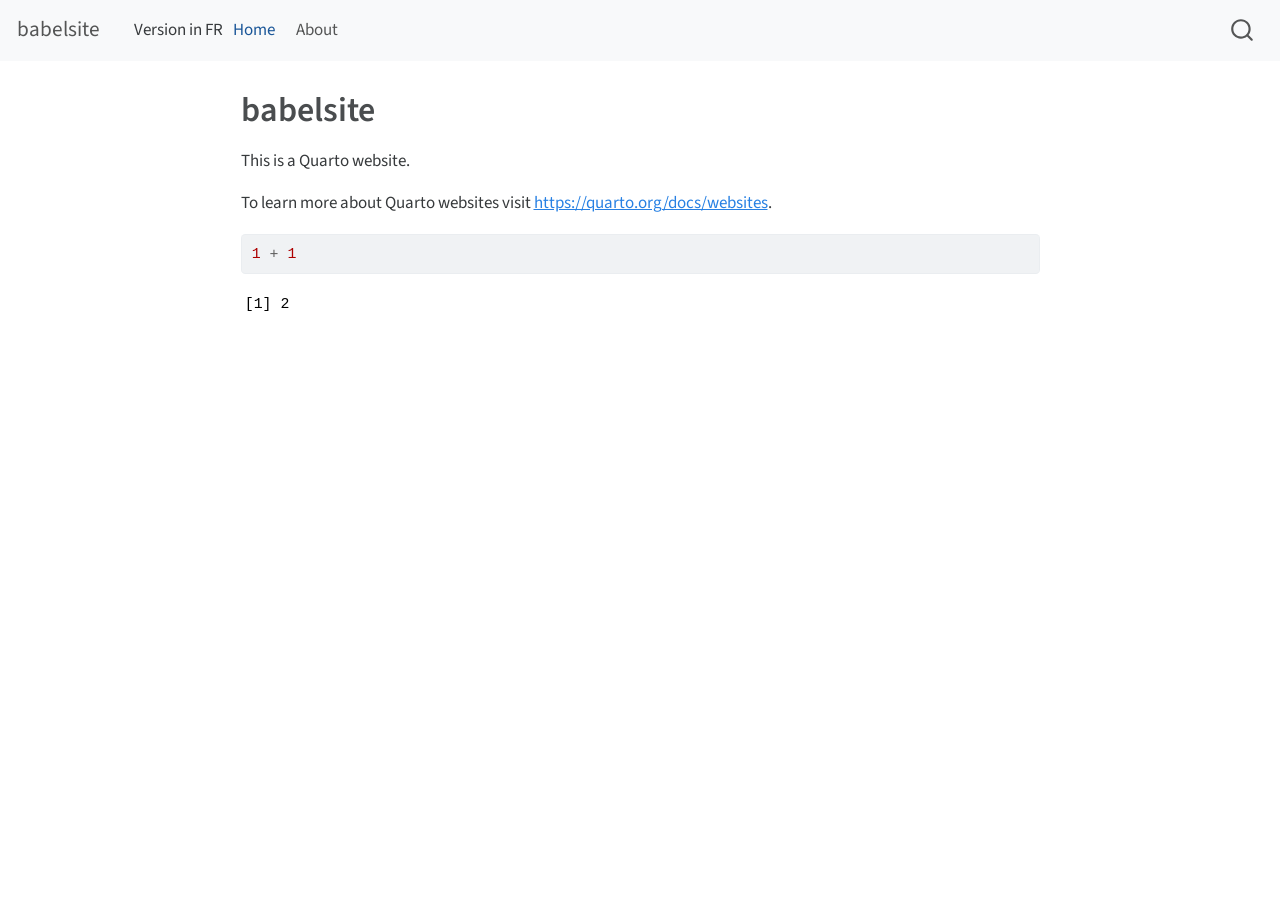
==== docs/index.html @ 6485033a "1st commit" ====
<!DOCTYPE html>
<html xmlns="http://www.w3.org/1999/xhtml" lang="en" xml:lang="en">
<head>
<meta http-equiv="Content-Type" content="text/html; charset=UTF-8">
<meta charset="utf-8">
<meta name="generator" content="quarto-1.3.433">
<meta name="viewport" content="width=device-width, initial-scale=1.0, user-scalable=yes">
<title>babelsite</title>
<style>
code{white-space: pre-wrap;}
span.smallcaps{font-variant: small-caps;}
div.columns{display: flex; gap: min(4vw, 1.5em);}
div.column{flex: auto; overflow-x: auto;}
div.hanging-indent{margin-left: 1.5em; text-indent: -1.5em;}
ul.task-list{list-style: none;}
ul.task-list li input[type="checkbox"] {
  width: 0.8em;
  margin: 0 0.8em 0.2em -1em; /* quarto-specific, see https://github.com/quarto-dev/quarto-cli/issues/4556 */ 
  vertical-align: middle;
}
/* CSS for syntax highlighting */
pre > code.sourceCode { white-space: pre; position: relative; }
pre > code.sourceCode > span { display: inline-block; line-height: 1.25; }
pre > code.sourceCode > span:empty { height: 1.2em; }
.sourceCode { overflow: visible; }
code.sourceCode > span { color: inherit; text-decoration: inherit; }
div.sourceCode { margin: 1em 0; }
pre.sourceCode { margin: 0; }
@media screen {
div.sourceCode { overflow: auto; }
}
@media print {
pre > code.sourceCode { white-space: pre-wrap; }
pre > code.sourceCode > span { text-indent: -5em; padding-left: 5em; }
}
pre.numberSource code
  { counter-reset: source-line 0; }
pre.numberSource code > span
  { position: relative; left: -4em; counter-increment: source-line; }
pre.numberSource code > span > a:first-child::before
  { content: counter(source-line);
    position: relative; left: -1em; text-align: right; vertical-align: baseline;
    border: none; display: inline-block;
    -webkit-touch-callout: none; -webkit-user-select: none;
    -khtml-user-select: none; -moz-user-select: none;
    -ms-user-select: none; user-select: none;
    padding: 0 4px; width: 4em;
  }
pre.numberSource { margin-left: 3em;  padding-left: 4px; }
div.sourceCode
  {   }
@media screen {
pre > code.sourceCode > span > a:first-child::before { text-decoration: underline; }
}
</style>
<script src="site_libs/quarto-nav/quarto-nav.js"></script><script src="site_libs/quarto-nav/headroom.min.js"></script><script src="site_libs/clipboard/clipboard.min.js"></script><script src="site_libs/quarto-search/autocomplete.umd.js"></script><script src="site_libs/quarto-search/fuse.min.js"></script><script src="site_libs/quarto-search/quarto-search.js"></script><meta name="quarto:offset" content="./">
<script src="site_libs/quarto-html/quarto.js"></script><script src="site_libs/quarto-html/popper.min.js"></script><script src="site_libs/quarto-html/tippy.umd.min.js"></script><script src="site_libs/quarto-html/anchor.min.js"></script><link href="site_libs/quarto-html/tippy.css" rel="stylesheet">
<link href="site_libs/quarto-html/quarto-syntax-highlighting.css" rel="stylesheet" id="quarto-text-highlighting-styles">
<script src="site_libs/bootstrap/bootstrap.min.js"></script><link href="site_libs/bootstrap/bootstrap-icons.css" rel="stylesheet">
<link href="site_libs/bootstrap/bootstrap.min.css" rel="stylesheet" id="quarto-bootstrap" data-mode="light">
<script id="quarto-search-options" type="application/json">{
  "location": "navbar",
  "copy-button": false,
  "collapse-after": 3,
  "panel-placement": "end",
  "type": "overlay",
  "limit": 20,
  "language": {
    "search-no-results-text": "No results",
    "search-matching-documents-text": "matching documents",
    "search-copy-link-title": "Copy link to search",
    "search-hide-matches-text": "Hide additional matches",
    "search-more-match-text": "more match in this document",
    "search-more-matches-text": "more matches in this document",
    "search-clear-button-title": "Clear",
    "search-detached-cancel-button-title": "Cancel",
    "search-submit-button-title": "Submit",
    "search-label": "Search"
  }
}</script><link rel="stylesheet" href="styles.css">
</head>
<body class="nav-fixed fullcontent">

<div id="quarto-search-results"></div>
  <header id="quarto-header" class="headroom fixed-top"><nav class="navbar navbar-expand-lg navbar-dark "><div class="navbar-container container-fluid">
      <div class="navbar-brand-container">
    <a class="navbar-brand" href="./index.html">
    <span class="navbar-title">babelsite</span>
    </a>
  </div>
            <div id="quarto-search" class="" title="Search"></div>
          <button class="navbar-toggler" type="button" data-bs-toggle="collapse" data-bs-target="#navbarCollapse" aria-controls="navbarCollapse" aria-expanded="false" aria-label="Toggle navigation" onclick="if (window.quartoToggleHeadroom) { window.quartoToggleHeadroom(); }">
  <span class="navbar-toggler-icon"></span>
</button>
          <div class="collapse navbar-collapse" id="navbarCollapse">
<a style="text-decoration: none; color:inherit;" class="nav-item" href="/fr/index.fr.html" id="language-link-fr">Version in FR</a>
            <ul class="navbar-nav navbar-nav-scroll me-auto">
<li class="nav-item">
    <a class="nav-link active" href="./index.html" rel="" target="" aria-current="page">
 <span class="menu-text">Home</span></a>
  </li>  
  <li class="nav-item">
    <a class="nav-link" href="./about.html" rel="" target="">
 <span class="menu-text">About</span></a>
  </li>  
</ul>
<div class="quarto-navbar-tools ms-auto">
</div>
          </div> <!-- /navcollapse -->
      </div> <!-- /container-fluid -->
    </nav></header><!-- content --><div id="quarto-content" class="quarto-container page-columns page-rows-contents page-layout-article page-navbar">
<!-- sidebar -->
<!-- margin-sidebar -->
    
<!-- main -->
<main class="content" id="quarto-document-content"><header id="title-block-header" class="quarto-title-block default"><div class="quarto-title">
<h1 class="title">babelsite</h1>
</div>



<div class="quarto-title-meta">

    
  
    
  </div>
  

</header><p>This is a Quarto website.</p>
<p>To learn more about Quarto websites visit <a href="https://quarto.org/docs/websites" class="uri">https://quarto.org/docs/websites</a>.</p>
<div class="cell">
<div class="sourceCode cell-code" id="cb1"><pre class="sourceCode r code-with-copy"><code class="sourceCode r"><span id="cb1-1"><a href="#cb1-1" aria-hidden="true" tabindex="-1"></a><span class="dv">1</span> <span class="sc">+</span> <span class="dv">1</span></span></code><button title="Copy to Clipboard" class="code-copy-button"><i class="bi"></i></button></pre></div>
<div class="cell-output cell-output-stdout">
<pre><code>[1] 2</code></pre>
</div>
</div>



</main><!-- /main --><script id="quarto-html-after-body" type="application/javascript">
window.document.addEventListener("DOMContentLoaded", function (event) {
  const toggleBodyColorMode = (bsSheetEl) => {
    const mode = bsSheetEl.getAttribute("data-mode");
    const bodyEl = window.document.querySelector("body");
    if (mode === "dark") {
      bodyEl.classList.add("quarto-dark");
      bodyEl.classList.remove("quarto-light");
    } else {
      bodyEl.classList.add("quarto-light");
      bodyEl.classList.remove("quarto-dark");
    }
  }
  const toggleBodyColorPrimary = () => {
    const bsSheetEl = window.document.querySelector("link#quarto-bootstrap");
    if (bsSheetEl) {
      toggleBodyColorMode(bsSheetEl);
    }
  }
  toggleBodyColorPrimary();  
  const icon = "";
  const anchorJS = new window.AnchorJS();
  anchorJS.options = {
    placement: 'right',
    icon: icon
  };
  anchorJS.add('.anchored');
  const isCodeAnnotation = (el) => {
    for (const clz of el.classList) {
      if (clz.startsWith('code-annotation-')) {                     
        return true;
      }
    }
    return false;
  }
  const clipboard = new window.ClipboardJS('.code-copy-button', {
    text: function(trigger) {
      const codeEl = trigger.previousElementSibling.cloneNode(true);
      for (const childEl of codeEl.children) {
        if (isCodeAnnotation(childEl)) {
          childEl.remove();
        }
      }
      return codeEl.innerText;
    }
  });
  clipboard.on('success', function(e) {
    // button target
    const button = e.trigger;
    // don't keep focus
    button.blur();
    // flash "checked"
    button.classList.add('code-copy-button-checked');
    var currentTitle = button.getAttribute("title");
    button.setAttribute("title", "Copied!");
    let tooltip;
    if (window.bootstrap) {
      button.setAttribute("data-bs-toggle", "tooltip");
      button.setAttribute("data-bs-placement", "left");
      button.setAttribute("data-bs-title", "Copied!");
      tooltip = new bootstrap.Tooltip(button, 
        { trigger: "manual", 
          customClass: "code-copy-button-tooltip",
          offset: [0, -8]});
      tooltip.show();    
    }
    setTimeout(function() {
      if (tooltip) {
        tooltip.hide();
        button.removeAttribute("data-bs-title");
        button.removeAttribute("data-bs-toggle");
        button.removeAttribute("data-bs-placement");
      }
      button.setAttribute("title", currentTitle);
      button.classList.remove('code-copy-button-checked');
    }, 1000);
    // clear code selection
    e.clearSelection();
  });
  function tippyHover(el, contentFn) {
    const config = {
      allowHTML: true,
      content: contentFn,
      maxWidth: 500,
      delay: 100,
      arrow: false,
      appendTo: function(el) {
          return el.parentElement;
      },
      interactive: true,
      interactiveBorder: 10,
      theme: 'quarto',
      placement: 'bottom-start'
    };
    window.tippy(el, config); 
  }
  const noterefs = window.document.querySelectorAll('a[role="doc-noteref"]');
  for (var i=0; i<noterefs.length; i++) {
    const ref = noterefs[i];
    tippyHover(ref, function() {
      // use id or data attribute instead here
      let href = ref.getAttribute('data-footnote-href') || ref.getAttribute('href');
      try { href = new URL(href).hash; } catch {}
      const id = href.replace(/^#\/?/, "");
      const note = window.document.getElementById(id);
      return note.innerHTML;
    });
  }
      let selectedAnnoteEl;
      const selectorForAnnotation = ( cell, annotation) => {
        let cellAttr = 'data-code-cell="' + cell + '"';
        let lineAttr = 'data-code-annotation="' +  annotation + '"';
        const selector = 'span[' + cellAttr + '][' + lineAttr + ']';
        return selector;
      }
      const selectCodeLines = (annoteEl) => {
        const doc = window.document;
        const targetCell = annoteEl.getAttribute("data-target-cell");
        const targetAnnotation = annoteEl.getAttribute("data-target-annotation");
        const annoteSpan = window.document.querySelector(selectorForAnnotation(targetCell, targetAnnotation));
        const lines = annoteSpan.getAttribute("data-code-lines").split(",");
        const lineIds = lines.map((line) => {
          return targetCell + "-" + line;
        })
        let top = null;
        let height = null;
        let parent = null;
        if (lineIds.length > 0) {
            //compute the position of the single el (top and bottom and make a div)
            const el = window.document.getElementById(lineIds[0]);
            top = el.offsetTop;
            height = el.offsetHeight;
            parent = el.parentElement.parentElement;
          if (lineIds.length > 1) {
            const lastEl = window.document.getElementById(lineIds[lineIds.length - 1]);
            const bottom = lastEl.offsetTop + lastEl.offsetHeight;
            height = bottom - top;
          }
          if (top !== null && height !== null && parent !== null) {
            // cook up a div (if necessary) and position it 
            let div = window.document.getElementById("code-annotation-line-highlight");
            if (div === null) {
              div = window.document.createElement("div");
              div.setAttribute("id", "code-annotation-line-highlight");
              div.style.position = 'absolute';
              parent.appendChild(div);
            }
            div.style.top = top - 2 + "px";
            div.style.height = height + 4 + "px";
            let gutterDiv = window.document.getElementById("code-annotation-line-highlight-gutter");
            if (gutterDiv === null) {
              gutterDiv = window.document.createElement("div");
              gutterDiv.setAttribute("id", "code-annotation-line-highlight-gutter");
              gutterDiv.style.position = 'absolute';
              const codeCell = window.document.getElementById(targetCell);
              const gutter = codeCell.querySelector('.code-annotation-gutter');
              gutter.appendChild(gutterDiv);
            }
            gutterDiv.style.top = top - 2 + "px";
            gutterDiv.style.height = height + 4 + "px";
          }
          selectedAnnoteEl = annoteEl;
        }
      };
      const unselectCodeLines = () => {
        const elementsIds = ["code-annotation-line-highlight", "code-annotation-line-highlight-gutter"];
        elementsIds.forEach((elId) => {
          const div = window.document.getElementById(elId);
          if (div) {
            div.remove();
          }
        });
        selectedAnnoteEl = undefined;
      };
      // Attach click handler to the DT
      const annoteDls = window.document.querySelectorAll('dt[data-target-cell]');
      for (const annoteDlNode of annoteDls) {
        annoteDlNode.addEventListener('click', (event) => {
          const clickedEl = event.target;
          if (clickedEl !== selectedAnnoteEl) {
            unselectCodeLines();
            const activeEl = window.document.querySelector('dt[data-target-cell].code-annotation-active');
            if (activeEl) {
              activeEl.classList.remove('code-annotation-active');
            }
            selectCodeLines(clickedEl);
            clickedEl.classList.add('code-annotation-active');
          } else {
            // Unselect the line
            unselectCodeLines();
            clickedEl.classList.remove('code-annotation-active');
          }
        });
      }
  const findCites = (el) => {
    const parentEl = el.parentElement;
    if (parentEl) {
      const cites = parentEl.dataset.cites;
      if (cites) {
        return {
          el,
          cites: cites.split(' ')
        };
      } else {
        return findCites(el.parentElement)
      }
    } else {
      return undefined;
    }
  };
  var bibliorefs = window.document.querySelectorAll('a[role="doc-biblioref"]');
  for (var i=0; i<bibliorefs.length; i++) {
    const ref = bibliorefs[i];
    const citeInfo = findCites(ref);
    if (citeInfo) {
      tippyHover(citeInfo.el, function() {
        var popup = window.document.createElement('div');
        citeInfo.cites.forEach(function(cite) {
          var citeDiv = window.document.createElement('div');
          citeDiv.classList.add('hanging-indent');
          citeDiv.classList.add('csl-entry');
          var biblioDiv = window.document.getElementById('ref-' + cite);
          if (biblioDiv) {
            citeDiv.innerHTML = biblioDiv.innerHTML;
          }
          popup.appendChild(citeDiv);
        });
        return popup.innerHTML;
      });
    }
  }
});
</script>
</div> <!-- /content -->



</body>
</html>
---- docs/site_libs/quarto-html/tippy.css ----
.tippy-box[data-animation=fade][data-state=hidden]{opacity:0}[data-tippy-root]{max-width:calc(100vw - 10px)}.tippy-box{position:relative;background-color:#333;color:#fff;border-radius:4px;font-size:14px;line-height:1.4;white-space:normal;outline:0;transition-property:transform,visibility,opacity}.tippy-box[data-placement^=top]>.tippy-arrow{bottom:0}.tippy-box[data-placement^=top]>.tippy-arrow:before{bottom:-7px;left:0;border-width:8px 8px 0;border-top-color:initial;transform-origin:center top}.tippy-box[data-placement^=bottom]>.tippy-arrow{top:0}.tippy-box[data-placement^=bottom]>.tippy-arrow:before{top:-7px;left:0;border-width:0 8px 8px;border-bottom-color:initial;transform-origin:center bottom}.tippy-box[data-placement^=left]>.tippy-arrow{right:0}.tippy-box[data-placement^=left]>.tippy-arrow:before{border-width:8px 0 8px 8px;border-left-color:initial;right:-7px;transform-origin:center left}.tippy-box[data-placement^=right]>.tippy-arrow{left:0}.tippy-box[data-placement^=right]>.tippy-arrow:before{left:-7px;border-width:8px 8px 8px 0;border-right-color:initial;transform-origin:center right}.tippy-box[data-inertia][data-state=visible]{transition-timing-function:cubic-bezier(.54,1.5,.38,1.11)}.tippy-arrow{width:16px;height:16px;color:#333}.tippy-arrow:before{content:"";position:absolute;border-color:transparent;border-style:solid}.tippy-content{position:relative;padding:5px 9px;z-index:1}
---- docs/site_libs/quarto-html/quarto-syntax-highlighting.css ----
/* quarto syntax highlight colors */
:root {
  --quarto-hl-ot-color: #003B4F;
  --quarto-hl-at-color: #657422;
  --quarto-hl-ss-color: #20794D;
  --quarto-hl-an-color: #5E5E5E;
  --quarto-hl-fu-color: #4758AB;
  --quarto-hl-st-color: #20794D;
  --quarto-hl-cf-color: #003B4F;
  --quarto-hl-op-color: #5E5E5E;
  --quarto-hl-er-color: #AD0000;
  --quarto-hl-bn-color: #AD0000;
  --quarto-hl-al-color: #AD0000;
  --quarto-hl-va-color: #111111;
  --quarto-hl-bu-color: inherit;
  --quarto-hl-ex-color: inherit;
  --quarto-hl-pp-color: #AD0000;
  --quarto-hl-in-color: #5E5E5E;
  --quarto-hl-vs-color: #20794D;
  --quarto-hl-wa-color: #5E5E5E;
  --quarto-hl-do-color: #5E5E5E;
  --quarto-hl-im-color: #00769E;
  --quarto-hl-ch-color: #20794D;
  --quarto-hl-dt-color: #AD0000;
  --quarto-hl-fl-color: #AD0000;
  --quarto-hl-co-color: #5E5E5E;
  --quarto-hl-cv-color: #5E5E5E;
  --quarto-hl-cn-color: #8f5902;
  --quarto-hl-sc-color: #5E5E5E;
  --quarto-hl-dv-color: #AD0000;
  --quarto-hl-kw-color: #003B4F;
}

/* other quarto variables */
:root {
  --quarto-font-monospace: SFMono-Regular, Menlo, Monaco, Consolas, "Liberation Mono", "Courier New", monospace;
}

pre > code.sourceCode > span {
  color: #003B4F;
}

code span {
  color: #003B4F;
}

code.sourceCode > span {
  color: #003B4F;
}

div.sourceCode,
div.sourceCode pre.sourceCode {
  color: #003B4F;
}

code span.ot {
  color: #003B4F;
  font-style: inherit;
}

code span.at {
  color: #657422;
  font-style: inherit;
}

code span.ss {
  color: #20794D;
  font-style: inherit;
}

code span.an {
  color: #5E5E5E;
  font-style: inherit;
}

code span.fu {
  color: #4758AB;
  font-style: inherit;
}

code span.st {
  color: #20794D;
  font-style: inherit;
}

code span.cf {
  color: #003B4F;
  font-style: inherit;
}

code span.op {
  color: #5E5E5E;
  font-style: inherit;
}

code span.er {
  color: #AD0000;
  font-style: inherit;
}

code span.bn {
  color: #AD0000;
  font-style: inherit;
}

code span.al {
  color: #AD0000;
  font-style: inherit;
}

code span.va {
  color: #111111;
  font-style: inherit;
}

code span.bu {
  font-style: inherit;
}

code span.ex {
  font-style: inherit;
}

code span.pp {
  color: #AD0000;
  font-style: inherit;
}

code span.in {
  color: #5E5E5E;
  font-style: inherit;
}

code span.vs {
  color: #20794D;
  font-style: inherit;
}

code span.wa {
  color: #5E5E5E;
  font-style: italic;
}

code span.do {
  color: #5E5E5E;
  font-style: italic;
}

code span.im {
  color: #00769E;
  font-style: inherit;
}

code span.ch {
  color: #20794D;
  font-style: inherit;
}

code span.dt {
  color: #AD0000;
  font-style: inherit;
}

code span.fl {
  color: #AD0000;
  font-style: inherit;
}

code span.co {
  color: #5E5E5E;
  font-style: inherit;
}

code span.cv {
  color: #5E5E5E;
  font-style: italic;
}

code span.cn {
  color: #8f5902;
  font-style: inherit;
}

code span.sc {
  color: #5E5E5E;
  font-style: inherit;
}

code span.dv {
  color: #AD0000;
  font-style: inherit;
}

code span.kw {
  color: #003B4F;
  font-style: inherit;
}

.prevent-inlining {
  content: "</";
}

/*# sourceMappingURL=debc5d5d77c3f9108843748ff7464032.css.map */
---- docs/styles.css ----
/* css styles */
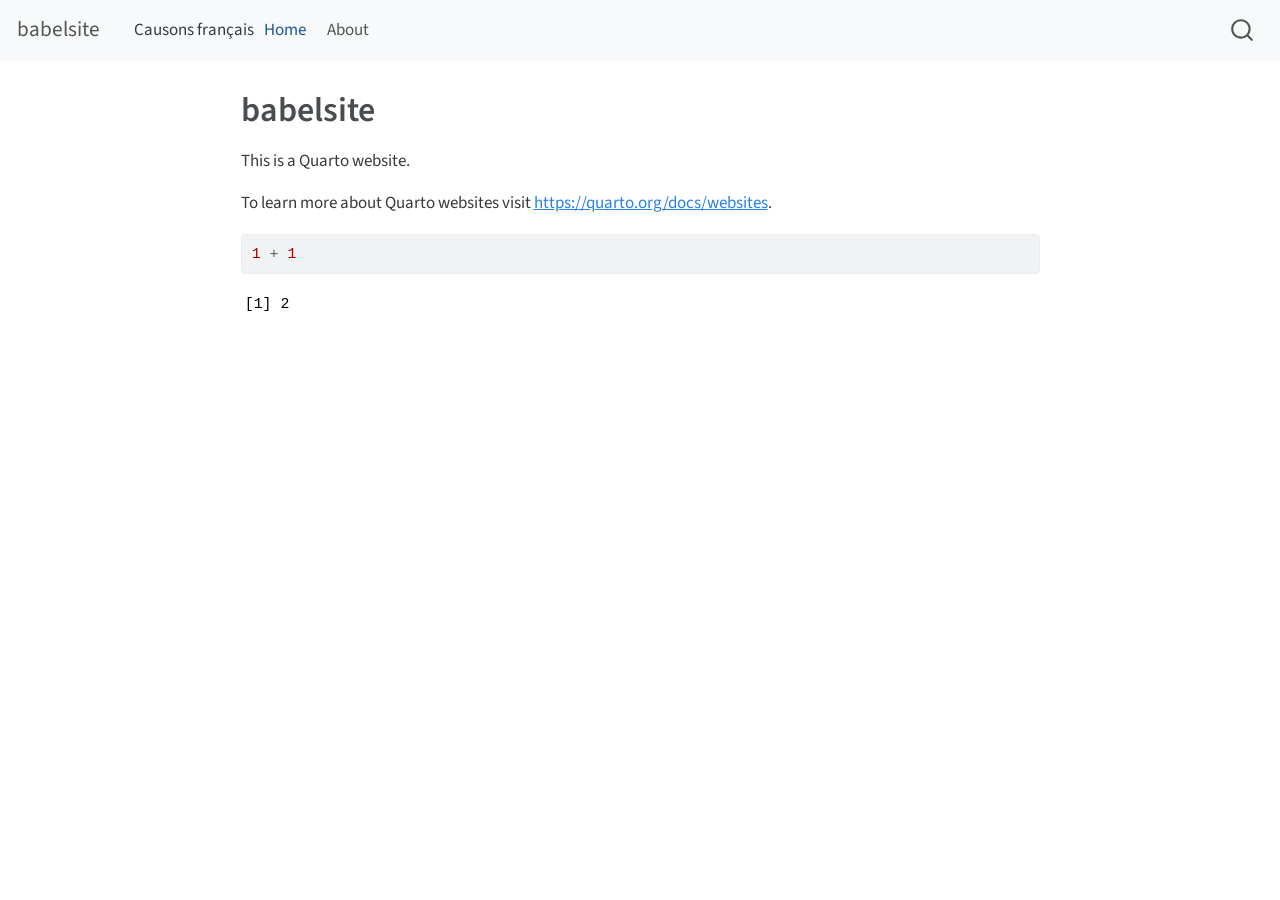
==== commit 1a4632ef: "example" ====
--- a/docs/index.html
+++ b/docs/index.html
@@ -93,7 +93,7 @@
   <span class="navbar-toggler-icon"></span>
 </button>
           <div class="collapse navbar-collapse" id="navbarCollapse">
-<a style="text-decoration: none; color:inherit;" class="nav-item" href="/fr/index.fr.html" id="language-link-fr">Version in FR</a>
+<a style="text-decoration: none; color:inherit;" class="nav-item" href="https://maelle.github.io/babelsite/fr/index.html" id="language-link-fr">Causons français</a>
             <ul class="navbar-nav navbar-nav-scroll me-auto">
 <li class="nav-item">
     <a class="nav-link active" href="./index.html" rel="" target="" aria-current="page">
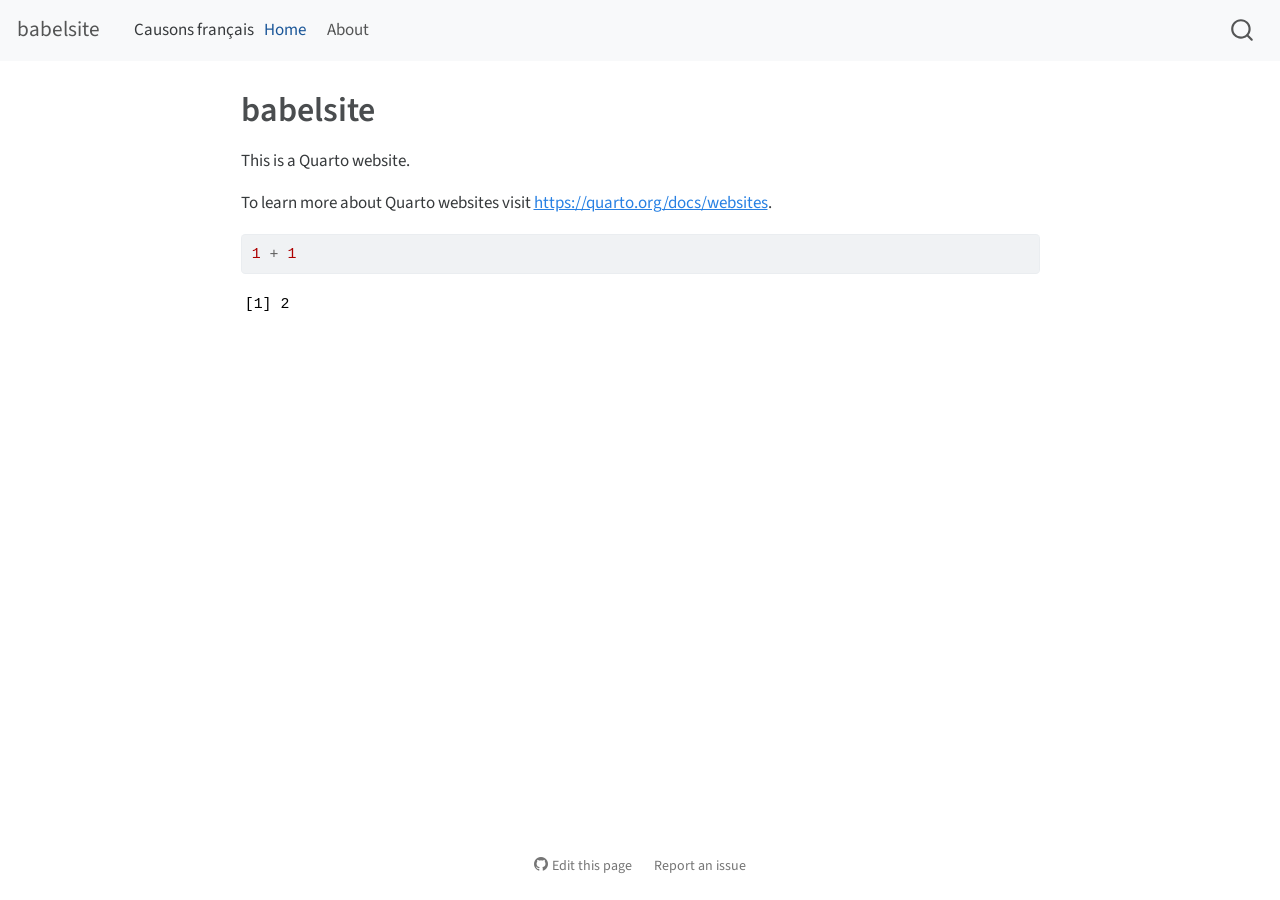
==== commit 3942cd23: "add link to source" ====
--- a/docs/index.html
+++ b/docs/index.html
@@ -375,5 +375,12 @@
 
 
 
+<footer class="footer"><div class="nav-footer"><div class="nav-footer-center"><div class="toc-actions">
+<div><i class="bi bi-github"></i></div>
+<div class="action-links">
+<p><a href="https://github.com/maelle/babelsite/edit/main/index.qmd" class="toc-action">Edit this page</a></p>
+<p><a href="https://github.com/maelle/babelsite/issues/new" class="toc-action">Report an issue</a></p>
+</div>
+</div></div></div></footer>
 </body>
 </html>
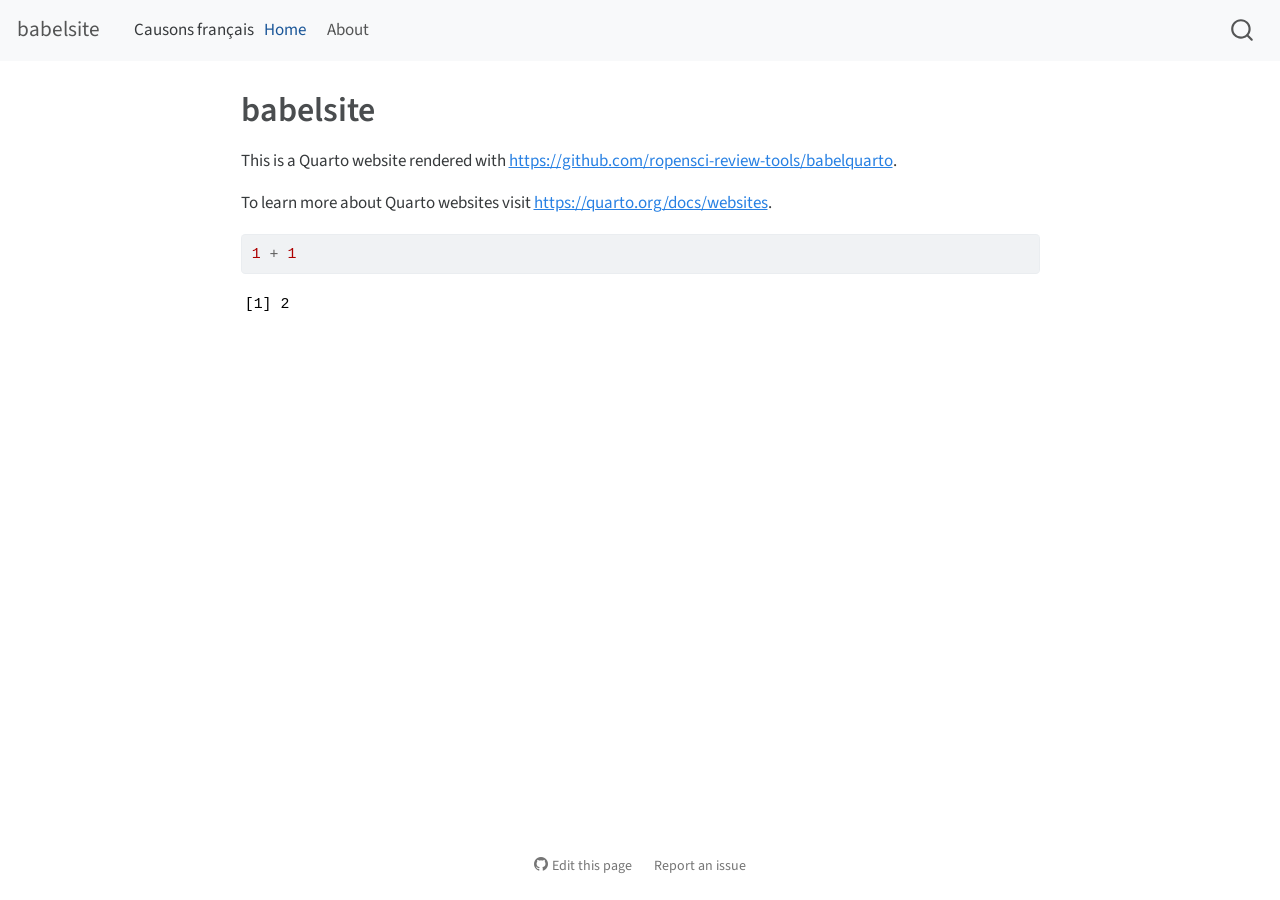
==== commit bed9bd93: "add link to source" ====
--- a/docs/index.html
+++ b/docs/index.html
@@ -127,7 +127,7 @@
   </div>
   
 
-</header><p>This is a Quarto website.</p>
+</header><p>This is a Quarto website rendered with <a href="https://github.com/ropensci-review-tools/babelquarto" class="uri">https://github.com/ropensci-review-tools/babelquarto</a>.</p>
 <p>To learn more about Quarto websites visit <a href="https://quarto.org/docs/websites" class="uri">https://quarto.org/docs/websites</a>.</p>
 <div class="cell">
 <div class="sourceCode cell-code" id="cb1"><pre class="sourceCode r code-with-copy"><code class="sourceCode r"><span id="cb1-1"><a href="#cb1-1" aria-hidden="true" tabindex="-1"></a><span class="dv">1</span> <span class="sc">+</span> <span class="dv">1</span></span></code><button title="Copy to Clipboard" class="code-copy-button"><i class="bi"></i></button></pre></div>
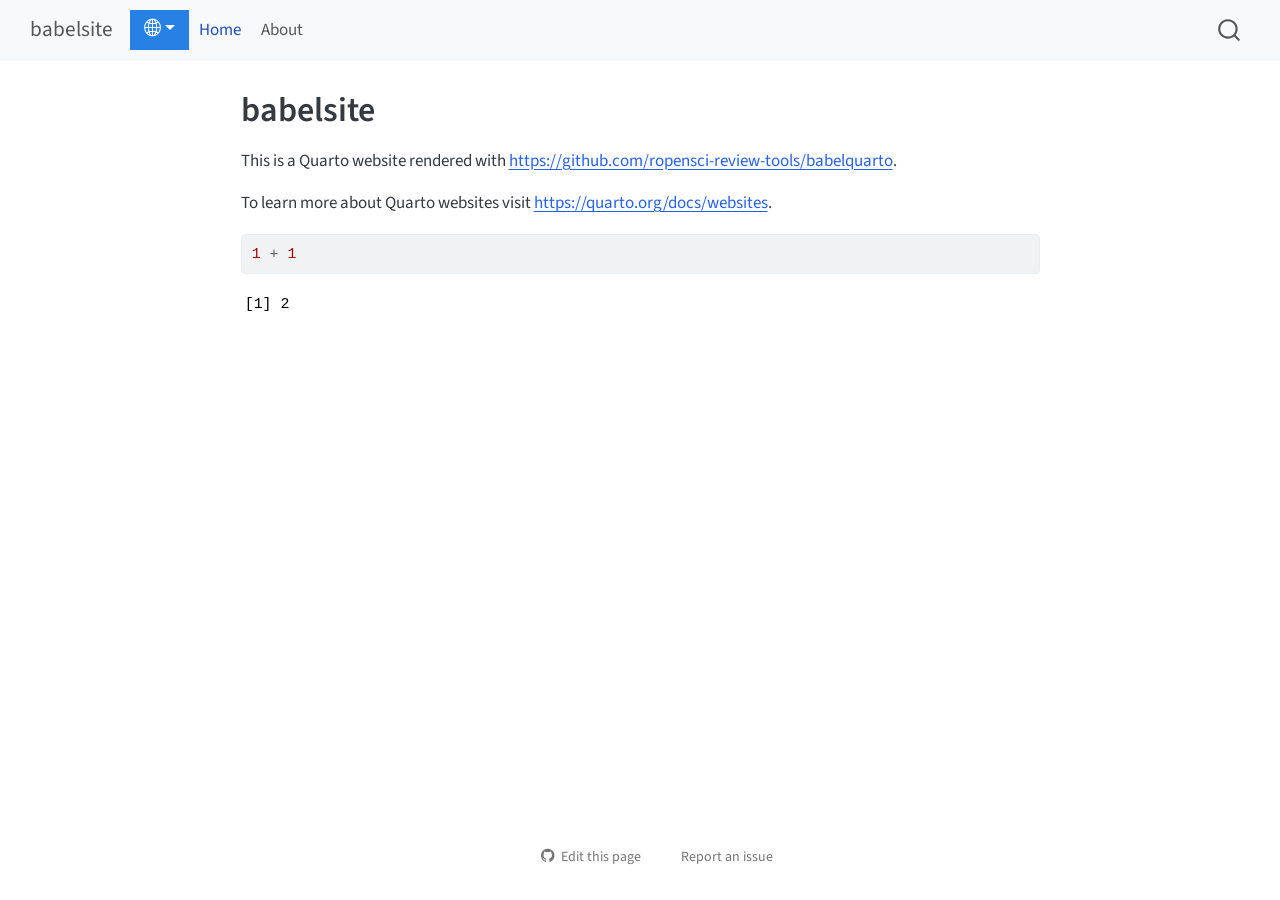
==== commit 459d53be: "update website with current dev babelquarto cc @Nenuial" ====
--- a/docs/index.html
+++ b/docs/index.html
@@ -1,9 +1,11 @@
 <!DOCTYPE html>
 <html xmlns="http://www.w3.org/1999/xhtml" lang="en" xml:lang="en">
 <head>
+<link rel="alternate" hreflang="en" href="https://maelle.github.io/babelsite/index.html" />
+<link rel="alternate" hreflang="fr" href="https://maelle.github.io/babelsite/fr/index.fr.html" />
 <meta http-equiv="Content-Type" content="text/html; charset=UTF-8">
 <meta charset="utf-8">
-<meta name="generator" content="quarto-1.3.433">
+<meta name="generator" content="quarto-1.5.54">
 <meta name="viewport" content="width=device-width, initial-scale=1.0, user-scalable=yes">
 <title>babelsite</title>
 <style>
@@ -20,7 +22,7 @@
 }
 /* CSS for syntax highlighting */
 pre > code.sourceCode { white-space: pre; position: relative; }
-pre > code.sourceCode > span { display: inline-block; line-height: 1.25; }
+pre > code.sourceCode > span { line-height: 1.25; }
 pre > code.sourceCode > span:empty { height: 1.2em; }
 .sourceCode { overflow: visible; }
 code.sourceCode > span { color: inherit; text-decoration: inherit; }
@@ -31,7 +33,7 @@
 }
 @media print {
 pre > code.sourceCode { white-space: pre-wrap; }
-pre > code.sourceCode > span { text-indent: -5em; padding-left: 5em; }
+pre > code.sourceCode > span { display: inline-block; text-indent: -5em; padding-left: 5em; }
 }
 pre.numberSource code
   { counter-reset: source-line 0; }
@@ -64,7 +66,13 @@
   "collapse-after": 3,
   "panel-placement": "end",
   "type": "overlay",
-  "limit": 20,
+  "limit": 50,
+  "keyboard-shortcut": [
+    "f",
+    "/",
+    "s"
+  ],
+  "show-item-context": false,
   "language": {
     "search-no-results-text": "No results",
     "search-matching-documents-text": "matching documents",
@@ -73,6 +81,7 @@
     "search-more-match-text": "more match in this document",
     "search-more-matches-text": "more matches in this document",
     "search-clear-button-title": "Clear",
+    "search-text-placeholder": "",
     "search-detached-cancel-button-title": "Cancel",
     "search-submit-button-title": "Submit",
     "search-label": "Search"
@@ -82,31 +91,33 @@
 <body class="nav-fixed fullcontent">
 
 <div id="quarto-search-results"></div>
-  <header id="quarto-header" class="headroom fixed-top"><nav class="navbar navbar-expand-lg navbar-dark "><div class="navbar-container container-fluid">
-      <div class="navbar-brand-container">
+  <header id="quarto-header" class="headroom fixed-top"><nav class="navbar navbar-expand-lg " data-bs-theme="dark"><div class="navbar-container container-fluid">
+      <div class="navbar-brand-container mx-auto">
     <a class="navbar-brand" href="./index.html">
     <span class="navbar-title">babelsite</span>
     </a>
   </div>
             <div id="quarto-search" class="" title="Search"></div>
-          <button class="navbar-toggler" type="button" data-bs-toggle="collapse" data-bs-target="#navbarCollapse" aria-controls="navbarCollapse" aria-expanded="false" aria-label="Toggle navigation" onclick="if (window.quartoToggleHeadroom) { window.quartoToggleHeadroom(); }">
+          <button class="navbar-toggler" type="button" data-bs-toggle="collapse" data-bs-target="#navbarCollapse" aria-controls="navbarCollapse" role="menu" aria-expanded="false" aria-label="Toggle navigation" onclick="if (window.quartoToggleHeadroom) { window.quartoToggleHeadroom(); }">
   <span class="navbar-toggler-icon"></span>
 </button>
           <div class="collapse navbar-collapse" id="navbarCollapse">
-<a style="text-decoration: none; color:inherit;" class="nav-item" href="https://maelle.github.io/babelsite/fr/index.html" id="language-link-fr">Causons français</a>
             <ul class="navbar-nav navbar-nav-scroll me-auto">
+<li class="nav-item"><div class="dropdown" id="languages-links-parent">
+<button class="btn btn-primary dropdown-toggle" type="button" data-bs-toggle="dropdown" aria-expanded="false" id="languages-button"><i class="bi bi-globe2"></i></button><ul class="dropdown-menu" id="languages-links"><li><a class="dropdown-item" href="https://maelle.github.io/babelsite/fr/index.html" id="language-link-fr">Causons français</a></li></ul>
+</div></li>
 <li class="nav-item">
-    <a class="nav-link active" href="./index.html" rel="" target="" aria-current="page">
- <span class="menu-text">Home</span></a>
+    <a class="nav-link active" href="./index.html" aria-current="page"> 
+<span class="menu-text">Home</span></a>
   </li>  
   <li class="nav-item">
-    <a class="nav-link" href="./about.html" rel="" target="">
- <span class="menu-text">About</span></a>
+    <a class="nav-link" href="./about.html"> 
+<span class="menu-text">About</span></a>
   </li>  
 </ul>
-<div class="quarto-navbar-tools ms-auto">
+</div> <!-- /navcollapse -->
+            <div class="quarto-navbar-tools">
 </div>
-          </div> <!-- /navcollapse -->
       </div> <!-- /container-fluid -->
     </nav></header><!-- content --><div id="quarto-content" class="quarto-container page-columns page-rows-contents page-layout-article page-navbar">
 <!-- sidebar -->
@@ -126,6 +137,7 @@
     
   </div>
   
+
 
 </header><p>This is a Quarto website rendered with <a href="https://github.com/ropensci-review-tools/babelquarto" class="uri">https://github.com/ropensci-review-tools/babelquarto</a>.</p>
 <p>To learn more about Quarto websites visit <a href="https://quarto.org/docs/websites" class="uri">https://quarto.org/docs/websites</a>.</p>
@@ -173,18 +185,7 @@
     }
     return false;
   }
-  const clipboard = new window.ClipboardJS('.code-copy-button', {
-    text: function(trigger) {
-      const codeEl = trigger.previousElementSibling.cloneNode(true);
-      for (const childEl of codeEl.children) {
-        if (isCodeAnnotation(childEl)) {
-          childEl.remove();
-        }
-      }
-      return codeEl.innerText;
-    }
-  });
-  clipboard.on('success', function(e) {
+  const onCopySuccess = function(e) {
     // button target
     const button = e.trigger;
     // don't keep focus
@@ -216,11 +217,50 @@
     }, 1000);
     // clear code selection
     e.clearSelection();
+  }
+  const getTextToCopy = function(trigger) {
+      const codeEl = trigger.previousElementSibling.cloneNode(true);
+      for (const childEl of codeEl.children) {
+        if (isCodeAnnotation(childEl)) {
+          childEl.remove();
+        }
+      }
+      return codeEl.innerText;
+  }
+  const clipboard = new window.ClipboardJS('.code-copy-button:not([data-in-quarto-modal])', {
+    text: getTextToCopy
   });
-  function tippyHover(el, contentFn) {
+  clipboard.on('success', onCopySuccess);
+  if (window.document.getElementById('quarto-embedded-source-code-modal')) {
+    // For code content inside modals, clipBoardJS needs to be initialized with a container option
+    // TODO: Check when it could be a function (https://github.com/zenorocha/clipboard.js/issues/860)
+    const clipboardModal = new window.ClipboardJS('.code-copy-button[data-in-quarto-modal]', {
+      text: getTextToCopy,
+      container: window.document.getElementById('quarto-embedded-source-code-modal')
+    });
+    clipboardModal.on('success', onCopySuccess);
+  }
+    var localhostRegex = new RegExp(/^(?:http|https):\/\/localhost\:?[0-9]*\//);
+    var mailtoRegex = new RegExp(/^mailto:/);
+      var filterRegex = new RegExp("https:\/\/maelle\.github\.io\/babelsite\/");
+    var isInternal = (href) => {
+        return filterRegex.test(href) || localhostRegex.test(href) || mailtoRegex.test(href);
+    }
+    // Inspect non-navigation links and adorn them if external
+ 	var links = window.document.querySelectorAll('a[href]:not(.nav-link):not(.navbar-brand):not(.toc-action):not(.sidebar-link):not(.sidebar-item-toggle):not(.pagination-link):not(.no-external):not([aria-hidden]):not(.dropdown-item):not(.quarto-navigation-tool):not(.about-link)');
+    for (var i=0; i<links.length; i++) {
+      const link = links[i];
+      if (!isInternal(link.href)) {
+        // undo the damage that might have been done by quarto-nav.js in the case of
+        // links that we want to consider external
+        if (link.dataset.originalHref !== undefined) {
+          link.href = link.dataset.originalHref;
+        }
+      }
+    }
+  function tippyHover(el, contentFn, onTriggerFn, onUntriggerFn) {
     const config = {
       allowHTML: true,
-      content: contentFn,
       maxWidth: 500,
       delay: 100,
       arrow: false,
@@ -230,8 +270,17 @@
       interactive: true,
       interactiveBorder: 10,
       theme: 'quarto',
-      placement: 'bottom-start'
+      placement: 'bottom-start',
     };
+    if (contentFn) {
+      config.content = contentFn;
+    }
+    if (onTriggerFn) {
+      config.onTrigger = onTriggerFn;
+    }
+    if (onUntriggerFn) {
+      config.onUntrigger = onUntriggerFn;
+    }
     window.tippy(el, config); 
   }
   const noterefs = window.document.querySelectorAll('a[role="doc-noteref"]');
@@ -243,7 +292,130 @@
       try { href = new URL(href).hash; } catch {}
       const id = href.replace(/^#\/?/, "");
       const note = window.document.getElementById(id);
-      return note.innerHTML;
+      if (note) {
+        return note.innerHTML;
+      } else {
+        return "";
+      }
+    });
+  }
+  const xrefs = window.document.querySelectorAll('a.quarto-xref');
+  const processXRef = (id, note) => {
+    // Strip column container classes
+    const stripColumnClz = (el) => {
+      el.classList.remove("page-full", "page-columns");
+      if (el.children) {
+        for (const child of el.children) {
+          stripColumnClz(child);
+        }
+      }
+    }
+    stripColumnClz(note)
+    if (id === null || id.startsWith('sec-')) {
+      // Special case sections, only their first couple elements
+      const container = document.createElement("div");
+      if (note.children && note.children.length > 2) {
+        container.appendChild(note.children[0].cloneNode(true));
+        for (let i = 1; i < note.children.length; i++) {
+          const child = note.children[i];
+          if (child.tagName === "P" && child.innerText === "") {
+            continue;
+          } else {
+            container.appendChild(child.cloneNode(true));
+            break;
+          }
+        }
+        if (window.Quarto?.typesetMath) {
+          window.Quarto.typesetMath(container);
+        }
+        return container.innerHTML
+      } else {
+        if (window.Quarto?.typesetMath) {
+          window.Quarto.typesetMath(note);
+        }
+        return note.innerHTML;
+      }
+    } else {
+      // Remove any anchor links if they are present
+      const anchorLink = note.querySelector('a.anchorjs-link');
+      if (anchorLink) {
+        anchorLink.remove();
+      }
+      if (window.Quarto?.typesetMath) {
+        window.Quarto.typesetMath(note);
+      }
+      // TODO in 1.5, we should make sure this works without a callout special case
+      if (note.classList.contains("callout")) {
+        return note.outerHTML;
+      } else {
+        return note.innerHTML;
+      }
+    }
+  }
+  for (var i=0; i<xrefs.length; i++) {
+    const xref = xrefs[i];
+    tippyHover(xref, undefined, function(instance) {
+      instance.disable();
+      let url = xref.getAttribute('href');
+      let hash = undefined; 
+      if (url.startsWith('#')) {
+        hash = url;
+      } else {
+        try { hash = new URL(url).hash; } catch {}
+      }
+      if (hash) {
+        const id = hash.replace(/^#\/?/, "");
+        const note = window.document.getElementById(id);
+        if (note !== null) {
+          try {
+            const html = processXRef(id, note.cloneNode(true));
+            instance.setContent(html);
+          } finally {
+            instance.enable();
+            instance.show();
+          }
+        } else {
+          // See if we can fetch this
+          fetch(url.split('#')[0])
+          .then(res => res.text())
+          .then(html => {
+            const parser = new DOMParser();
+            const htmlDoc = parser.parseFromString(html, "text/html");
+            const note = htmlDoc.getElementById(id);
+            if (note !== null) {
+              const html = processXRef(id, note);
+              instance.setContent(html);
+            } 
+          }).finally(() => {
+            instance.enable();
+            instance.show();
+          });
+        }
+      } else {
+        // See if we can fetch a full url (with no hash to target)
+        // This is a special case and we should probably do some content thinning / targeting
+        fetch(url)
+        .then(res => res.text())
+        .then(html => {
+          const parser = new DOMParser();
+          const htmlDoc = parser.parseFromString(html, "text/html");
+          const note = htmlDoc.querySelector('main.content');
+          if (note !== null) {
+            // This should only happen for chapter cross references
+            // (since there is no id in the URL)
+            // remove the first header
+            if (note.children.length > 0 && note.children[0].tagName === "HEADER") {
+              note.children[0].remove();
+            }
+            const html = processXRef(null, note);
+            instance.setContent(html);
+          } 
+        }).finally(() => {
+          instance.enable();
+          instance.show();
+        });
+      }
+    }, function(instance) {
     });
   }
       let selectedAnnoteEl;
@@ -287,6 +459,7 @@
             }
             div.style.top = top - 2 + "px";
             div.style.height = height + 4 + "px";
+            div.style.left = 0;
             let gutterDiv = window.document.getElementById("code-annotation-line-highlight-gutter");
             if (gutterDiv === null) {
               gutterDiv = window.document.createElement("div");
@@ -312,6 +485,32 @@
         });
         selectedAnnoteEl = undefined;
       };
+        // Handle positioning of the toggle
+    window.addEventListener(
+      "resize",
+      throttle(() => {
+        elRect = undefined;
+        if (selectedAnnoteEl) {
+          selectCodeLines(selectedAnnoteEl);
+        }
+      }, 10)
+    );
+    function throttle(fn, ms) {
+    let throttle = false;
+    let timer;
+      return (...args) => {
+        if(!throttle) { // first call gets through
+            fn.apply(this, args);
+            throttle = true;
+        } else { // all the others get throttled
+            if(timer) clearTimeout(timer); // cancel #2
+            timer = setTimeout(() => {
+              fn.apply(this, args);
+              timer = throttle = false;
+            }, ms);
+        }
+      };
+    }
       // Attach click handler to the DT
       const annoteDls = window.document.querySelectorAll('dt[data-target-cell]');
       for (const annoteDlNode of annoteDls) {
@@ -375,12 +574,10 @@
 
 
 
-<footer class="footer"><div class="nav-footer"><div class="nav-footer-center"><div class="toc-actions">
-<div><i class="bi bi-github"></i></div>
-<div class="action-links">
-<p><a href="https://github.com/maelle/babelsite/edit/main/index.qmd" class="toc-action">Edit this page</a></p>
-<p><a href="https://github.com/maelle/babelsite/issues/new" class="toc-action">Report an issue</a></p>
-</div>
-</div></div></div></footer>
+
+<footer class="footer"><div class="nav-footer"><div class="nav-footer-center"><div class="toc-actions"><ul>
+<li><a href="https://github.com/maelle/babelsite/edit/main/index.qmd" class="toc-action"><i class="bi bi-github"></i>Edit this page</a></li>
+<li><a href="https://github.com/maelle/babelsite/issues/new" class="toc-action"><i class="bi empty"></i>Report an issue</a></li>
+</ul></div></div></div></footer>
 </body>
 </html>
--- a/docs/site_libs/quarto-html/quarto-syntax-highlighting.css
+++ b/docs/site_libs/quarto-html/quarto-syntax-highlighting.css
@@ -85,6 +85,7 @@
 
 code span.cf {
   color: #003B4F;
+  font-weight: bold;
   font-style: inherit;
 }
 
@@ -193,6 +194,7 @@
 
 code span.kw {
   color: #003B4F;
+  font-weight: bold;
   font-style: inherit;
 }
 
